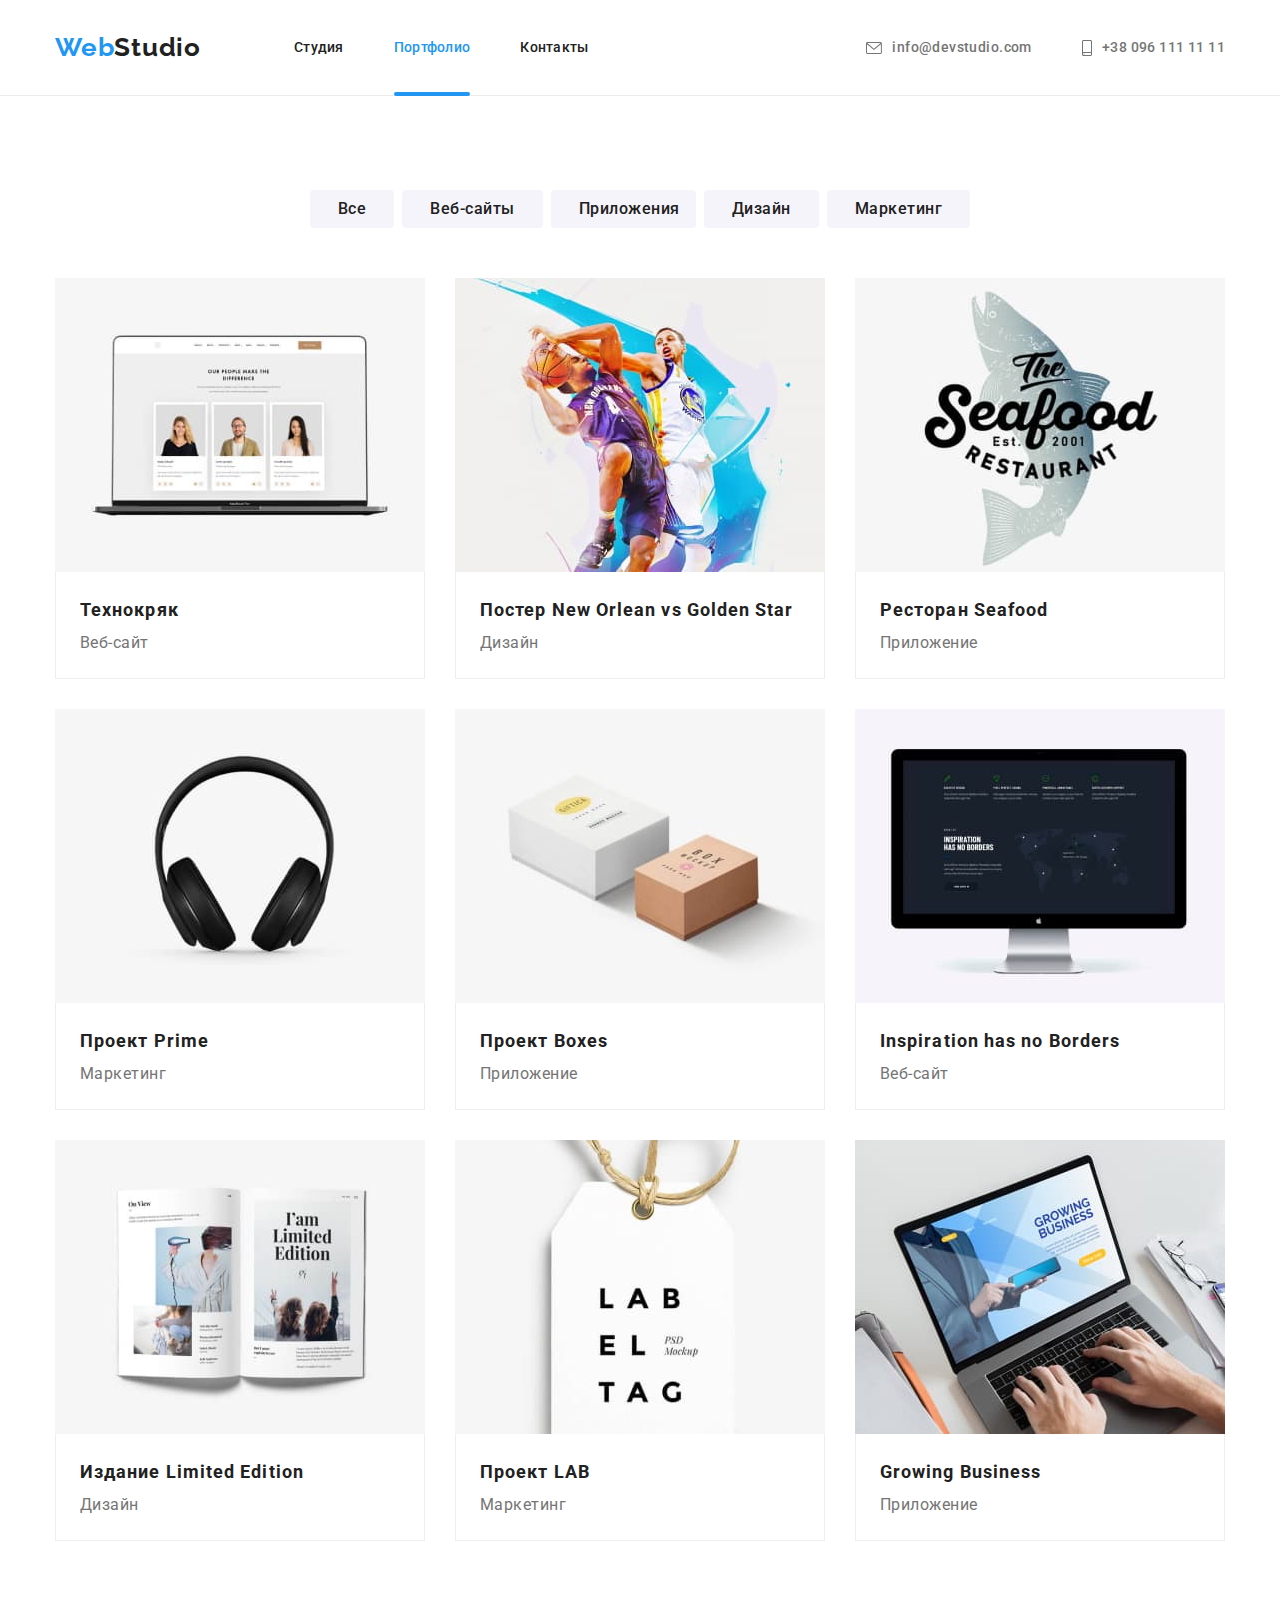
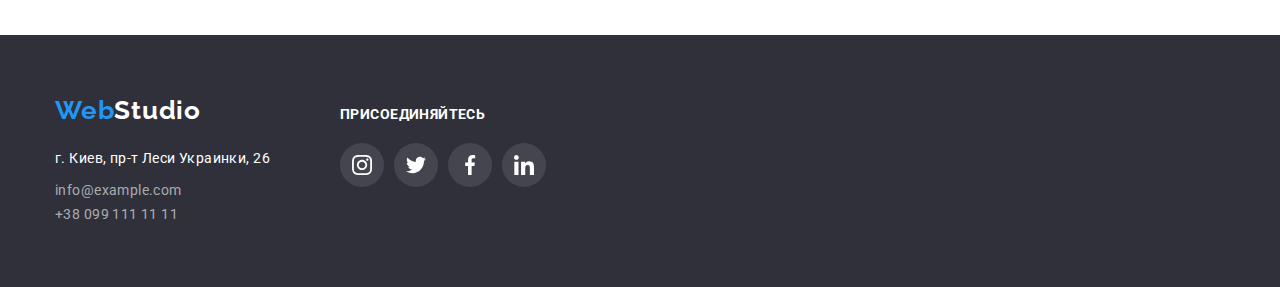
==== portfolio.html @ dd64d277 "hgffjiuyttf" ====
<!DOCTYPE html>
<html lang="ru">

<head>
    <meta charset="UTF-8">
    <meta http-equiv="X-UA-Compatible" content="IE=edge">
    <meta name="viewport" content="width=device-width, initial-scale=1.0">
    <title>Homework 3</title>
    <link rel="preconnect" href="https://fonts.googleapis.com">
    <link rel="preconnect" href="https://fonts.gstatic.com" crossorigin>
    <link
        href="https://fonts.googleapis.com/css2?family=Raleway:wght@700&family=Roboto:wght@400;500;700;900&display=swap"
        rel="stylesheet">
        <link rel="stylesheet" href="https://cdnjs.cloudflare.com/ajax/libs/modern-normalize/1.1.0/modern-normalize.min.css">
        <link rel="stylesheet" href="./css/styles.css">
</head>

<body>

    <header class="portfolio-header-section">
    
        <div class="conteiner">
    
            <div class="nav-links">
    
                <nav class="nav">
                    <a class="logo" href="#">Web<span class="studio">Studio</span></a>
    
                    <ul class="menu-links">
    
                        <li>
                            <a class="nav-link" href="./index.html">Студия</a>
                        </li>
    
                        <li>
                            <a class="nav-link current" href="./portfolio.html">Портфолио</a>
                        </li>
    
                        <li>
                            <a class="nav-link" href="#">Контакты</a>
                        </li>
    
                    </ul>
                </nav>
    
                <ul class="adress-head">
                    <li class="adress-head-item">
                
                        <a href="mailto:info@devstudio.com" class="link-mail">
                            <svg class="icon-header" width="16" height="12">
                                <use class="envelope" href="./images/symbol-defs.svg#icon-envelope"></use>
                            </svg>
                            info@devstudio.com</a>
                    </li>
                
                    <li class="adress-head-item">
                
                        <a class="tel" href="tel:+380961111111">
                            <svg class="icon-smartphone" width="10" height="16">
                                <use href="./images/symbol-defs.svg#icon-smartphone"></use>
                            </svg>
                            +38 096 111 11 11</a>
                    </li>
                
                </ul>
            </div>
    
        </div>
    </header>

    <main>

        <section class="section">
            <div class="conteiner">
                
                <ul class="nav-buttons">
                    <li>
                        <button class="first-buttons" type="button"><span class="buttons-text">Все</span></button>
                    </li>
                
                    <li>
                        <button class="first-buttons" type="button"><span class="buttons-text">Веб-сайты</span></button>
                    </li>
                
                    <li>
                        <button class="first-buttons" type="button"><span class="buttons-text">Приложения</span></button>
                    </li>
                
                    <li>
                        <button class="first-buttons" type="button"><span class="buttons-text">Дизайн</span></button>
                    </li>
                
                    <li>
                        <button class="first-buttons" type="button"><span class="buttons-text">Маркетинг</span></button>
                    </li>
                </ul>
                
                
                
                <ul class="main-content">
                    <li>
                        
                    
                        <a class="card-link-portfolio" href="">
                            <div class="product-thumb">
                                <img class="img" src="./images/laptop.jpeg" alt="Лептоп">
                                <p class="product-thumb-description">
                                    Ресурс предлагает комплексные предложения с разным уровнем
                                    функционала и сервисов. Все это позволит посетителю получить
                                    исчерпывающие сведения о компании или частном лице.
                                </p>
                            </div>
                            <div class="card">
                                <h2 class="third-title">Технокряк</h2>
                                <p class="description">Веб-сайт</p>
                            </div>
                    </a>
                        
                    </li>
                            <a class="card-link-portfolio" href="">
                        <div class="product-thumb">
                            <img class="img" src="./images/basketball.jpeg" alt="Баскетбол>">
                            <p class="product-thumb-description">
                            Ресурс предлагает комплексные предложения с разным уровнем функционала и сервисов. Все это позволит посетителю получить исчерпывающие сведения о компании или частном лице.
                            </p>
                        </div>

                    <div class="card">
                        <h2 class="third-title">Постер New Orlean vs Golden Star</h2>
                        <p class="description">Дизайн</p>
                    </div>
                </a>
                    </li>
                
                    <li>
                        <a class="card-link-portfolio" href="">
                            <div class="product-thumb">
                                <img class="img" src="./images/seafood.jpeg" alt="Seafood">
                                <p class="product-thumb-description">
                                    Ресурс предлагает комплексные предложения с разным уровнем функционала и сервисов. Все это позволит
                                    посетителю получить исчерпывающие сведения о компании или частном лице.
                                </p>
                            </div>
                        
                            <div class="card">
                                <h2 class="third-title">Ресторан Seafood</h2>
                                <p class="description">Приложение</p>
                            </div>
                        </a>
                    </li>
                
                    <li>
                        <a class="card-link-portfolio" href="">
                            <div class="product-thumb">
                                <img class="img" src="./images/headphones.jpeg" alt="Наушники">
                                <p class="product-thumb-description">
                                    Ресурс предлагает комплексные предложения с разным уровнем функционала и сервисов. Все это позволит
                                    посетителю получить исчерпывающие сведения о компании или частном лице.
                                </p>
                            </div>
                        
                            <div class="card">
                                <h2 class="third-title">Проект Prime</h2>
                                <p class="description">Маркетинг</p>
                            </div>
                        </a>
                    </li>
                
                    <li>
                        <a class="card-link-portfolio" href="">
                            <div class="product-thumb">
                                <img class="img" src="./images/box.jpeg" alt="Boxes">
                                <p class="product-thumb-description">
                                    Ресурс предлагает комплексные предложения с разным уровнем функционала и сервисов. Все это позволит
                                    посетителю получить исчерпывающие сведения о компании или частном лице.
                                </p>
                            </div>
                        
                            <div class="card">
                                <h2 class="third-title">Проект Boxes</h2>
                                <p class="description">Приложение</p>
                            </div>
                        </a>
                    </li>
                
                    <li>
                        <a class="card-link-portfolio" href="">
                            <div class="product-thumb">
                                <img class="img" src="./images/screen.jpeg" alt="Веб-сайт">
                                <p class="product-thumb-description">
                                    Ресурс предлагает комплексные предложения с разным уровнем функционала и сервисов. Все это позволит
                                    посетителю получить исчерпывающие сведения о компании или частном лице.
                                </p>
                            </div>
                        
                            <div class="card">
                                <h2 class="third-title">Inspiration has no Borders</h2>
                                <p class="description">Веб-сайт</p>
                            </div>
                        </a>
                    </li>
                
                    <li>
                        <a class="card-link-portfolio" href="">
                            <div class="product-thumb">
                                <img class="img" src="./images/book.jpeg" alt="Book">
                                <p class="product-thumb-description">
                                    Ресурс предлагает комплексные предложения с разным уровнем функционала и сервисов. Все это позволит
                                    посетителю получить исчерпывающие сведения о компании или частном лице.
                                </p>
                            </div>
                        
                            <div class="card">
                                <h2 class="third-title">Издание Limited Edition</h2>
                                <p class="description">Дизайн</p>
                            </div>
                        </a>
                    </li>
                
                    <li>
                        <a class="card-link-portfolio" href="">
                            <div class="product-thumb">
                                <img class="img" src="./images/label.jpeg" alt="Seafood">
                                <p class="product-thumb-description">
                                    Ресурс предлагает комплексные предложения с разным уровнем функционала и сервисов. Все это позволит
                                    посетителю получить исчерпывающие сведения о компании или частном лице.
                                </p>
                            </div>
                        
                            <div class="card">
                                <h2 class="third-title">Проект LAB</h2>
                                <p class="description">Маркетинг</p>
                            </div>
                        </a>
                    </li>
                
                    <li>
                    <a class="card-link-portfolio" href="">
                        <div class="product-thumb">
                            <img class="img" src="./images/notebook.jpeg" alt="Seafood">
                            <p class="product-thumb-description">
                                Ресурс предлагает комплексные предложения с разным уровнем функционала и сервисов. Все это позволит
                                посетителю получить исчерпывающие сведения о компании или частном лице.
                            </p>
                        </div>
                    
                        <div class="card">
                            <h2 class="third-title">Growing Business</h2>
                            <p class="description">Приложение</p>
                        </div>
                    </a>
                    </li>
   
                </ul>
                </div>
                </section>              
     </main>


    <footer class="footer">
    
        <div class="conteiner">
            <div class="footer-main">
    
                <div class="footer-one">
                    <a class="footer-logo" href="./index.html">Web<span class="footer-studio">Studio</span></a>
    
                    <address>
                        <ul>
                            <li>
                                <p class="footer-adress">г. Киев, пр-т Леси Украинки, 26</p>
                            </li>
    
                            <li>
                                <a class="footer-mail" href="mailto:info@example.com">info@example.com</a>
                            </li>
    
    
                            <li>
                                <a class="footer-mail-tel" href="tel:+380991111111">+38 099 111 11 11</a>
                            </li>
                        </ul>
                     </address>
                </div>

                <div class="footer-two">
                    <b class="second-footer-title">ПРИСОЕДИНЯЙТЕСЬ</b>
                    <ul class="socials-footer">
                        <li>
                            <a class="area-icon-footer" href="">
                                <svg class="social-link-footer" width="20px" height="20px">
                                    <use href="./images/symbol-defs.svg#icon-instagram"></use>
                                </svg></a>
                        </li>
    
                        <li>
                            <a href="" class="area-icon-footer">
                                <svg class="social-link-footer" width="20px" height="20px">
                                    <use href="./images/symbol-defs.svg#icon-twitter"></use>
                                </svg></a>
                        </li>
    
                        <li>
                            <a href="" class="area-icon-footer">
                                <svg class="social-link-footer" width="20px" height="20px">
                                    <use href="./images/symbol-defs.svg#icon-facebook"></use>
                                </svg></a>
                        </li>
    
                        <li>
                            <a href="" class="area-icon-footer">
                                <svg class="social-link-footer" width="20px" height="20px">
                                    <use href="./images/symbol-defs.svg#icon-linkedin"></use>
                                </svg></a>
                        </li>
                    </ul>
                </div>
            </div>
        </div>      
    </footer>
    </body>  
    </html>
---- css/styles.css ----
html{
    scroll-behavior: smooth;
}

*,
*::before,
*::after {
    box-sizing: border-box;
}

:root{
    --accent-color: #2196F3;
    --text-color: #757575;
    --background-color: #ffffff;
    --title-text-color: #212121;
    --secont-title-text-color: #ffffff;
    --secondary-section-background: #2F303A;
    --footer-adress-color:rgba(255, 255, 255, 0.6);
    --portfolio-buttons-bgc: #F5F4FA;
    --grey-bgc: #F5F4FA;
    --light-grey-bgc: #E5E5E5;
    --head-border-color: #ECECEC;
    --portfolio-border-color: #EEEEEE;
    --fill-socials:#AFB1B8;
}

a,
p,
h1,
h2,
h3,
h4,
ul,
li {
    margin: 0;
    padding: 0;
} 

.nav-links{
    display: flex;
    align-items: center;
    align-content: center;
    }

.nav{
    display: flex;
}

.menu-links{
    display: flex;
    gap: 50px;
    align-items: center;
    justify-content: space-evenly;
    margin-left: 93px;
}

.adress-head{
    display: flex;
    justify-content: right;
    margin-left: auto;
    align-content: center;
}


body{
    color: var(--text-color);
    background-color:var(--background-color);
    font-family: 'Roboto', sans-serif;
    font-size: 14px;
    line-height: 1.7;
    letter-spacing: 0.03em;
}

.section{
    padding: 94px 0;
}

.header-section{
    padding-top: 32px;
    padding-bottom: 32px;
    border-bottom: 1px solid var(--head-border-color);
}

.adress-head-item{
    display: flex;
    align-items: center;
    fill: var(--text-color);
}

.adress-head-item:hover {
    fill: var(--accent-color);
}

.icon-smartphone:hover {
    fill: var(--accent-color);
}

.adress-head li:not(:last-child) {
    margin-right: 50px;
}


.portfolio-header-section{
    padding: 32px; 
    border-bottom: 1px solid var(--head-border-color);
}

.conteiner{
    max-width: 1200px;
    padding: 0 15px;
    margin: 0 auto;
    }

.hero-section {
    padding: 0 auto;
    margin: 0 auto;

}

.img-hero-section{
    max-width: 1600px;
    height: 600px;
    margin-left: auto;
    margin-right: auto;
    background-image: 
    linear-gradient(to right, rgba(47, 48, 58, 0.4),rgba(47, 48, 58, 0.4)), 
    url(../images/hero-section.jpeg);
    background-repeat: no-repeat;
    background-position: center;
    background-size: cover;
    padding: 200px 0;
    text-align: center;
    background-color: var(--secondary-section-background)
}

.hero-title {
    max-width: 696px;
    display: inline-block;
    margin-bottom: 30px;
    font-family: 'Roboto', sans-serif;
    font-style: normal;
    font-weight: 900;
    font-size: 44px;
    line-height: 1.3;
    text-align: center;
    letter-spacing: 0.06em;
    text-transform: uppercase;
    color: var(--secont-title-text-color);
}


.hero-button {
    display: flex;
    justify-content: space-evenly;
    align-items: center;
    margin-left: 500px;
    width: 200px;
    height: 50px;
    color: var(--secont-title-text-color);
    background-color: var(--accent-color);
    font-family: 'Roboto', sans-serif;
    font-style: normal;
    font-weight: 700;
    font-size: 16px;
    line-height: 1.9;
    text-align: center;
    letter-spacing: 0.06em;
    cursor: pointer;
    box-shadow: 0px 4px 4px rgba(0, 0, 0, 0.15);
    border-radius: 4px;
    border: hidden;
    
    }
    
.hero-button:focus {
    color: var(--secont-title-text-color);
    }

.benefits{
        display: flex;
        justify-content: space-evenly;
        gap: 30px;
    }

.icon-section{
    display: flex;
    justify-content: center;
    align-items: center;
    width: 270px;
    height: 120px;
    border-radius: 4px;
    margin-bottom: 30px;
    background-color: var(--portfolio-buttons-bgc);
}

.icon-antenna,
.icon-clock,
.icon-computer,
.icon-astronaut{
    width: 65.32px;
    height: 70px;
    fill: var(--title-text-color);
}


.socials{
    display: flex;
    border: none;
    justify-content: center;
    gap: 10px;
    margin-bottom: 30px;
    transition: background-color 250ms cubic-bezier(0.4, 0, 0.2, 1), filter 250ms cubic-bezier(0.4, 0, 0.2, 1);
}

.socials-item{
    width: 44px;
    height: 44px;
    transition: background-color 250ms cubic-bezier(0.4, 0, 0.2, 1), filter 250ms cubic-bezier(0.4, 0, 0.2, 1);
}

.social-link {
    width: 20px; 
    height: 20px;
    fill: var(--fill-socials); 
    transition: background-color 250ms cubic-bezier(0.4, 0, 0.2, 1), filter 250ms cubic-bezier(0.4, 0, 0.2, 1);
}


.area-icon{
    display: flex;
    width: 100%;
    height: 100%;
    justify-content: center;
    align-items: center;
    border-radius: 50%;
    fill: var(--fill-socials);

}

.area-icon:hover, 
.area-icon:focus, 
.area-icon:active{
    background-color: var(--accent-color);
}

.area-icon:hover .social-link, 
.area-icon:focus .social-link,
.area-icon:active .social-link{
    fill: var(--secont-title-text-color)
}

.our-clients{
    display: flex;
    justify-content: center;
    gap: 30px;
    transition: border 250ms cubic-bezier(0.4, 0, 0.2, 1), border-radius 250ms cubic-bezier(0.4, 0, 0.2, 1);
}

.our-clients-link {
    width: 170px;
    height: 92px;
    fill: var(--fill-socials);
    transition: fill 250ms cubic-bezier(0.4, 0, 0.2, 1);

}

.our-clients-link:hover {
    fill: var(--accent-color);
}

.our-clients-link:focus {
    fill: var(--accent-color);
}

.our-clients-backgraund{
    width: 100%;
    height:100%;
    display: flex;
    justify-items: center;
    align-items: center;
    border: 1px solid var(--fill-socials);
    border-radius: 4px;
}

.our-clients-backgraund:hover{
    border-color: var(--accent-color);
}

.our-clients-backgraund:focus {
    border-color: var(--accent-color);
}

img{
    display: block;
    width: 100%;
    max-height: auto;
    margin-right: 0;
}

.photos{
    padding-top: 0;
}

.what-we-do{
    display: flex;
    justify-content: space-evenly;
    gap: 30px;
    width: 370;
}

.our-team{
    display: flex;
    justify-content: space-evenly;
    gap: 30px;
}

.our-team-card{
    padding-bottom: 30px;
    margin-right: 0;
    width: 270px;
    
}

.our-team > li{
    background-color: var(--background-color);
    box-shadow: 0px 1px 3px rgba(0, 0, 0, 0.12), 0px 1px 1px rgba(0, 0, 0, 0.14), 0px 2px 1px rgba(0, 0, 0, 0.2);
    border-radius: 0px 0px 4px 4px;

}

.grey-bgc{
    background-color: var(--grey-bgc);
}

.description{
    color: var(--text-color);
    font-family: 'Roboto',sans-serif;
    font-style: normal;
    font-weight: 400;
    font-size: 16px;
    line-height: 1.88;
    letter-spacing: 0.03em;
    margin-bottom: 20px;
}

.profesions{
    margin-bottom: 16px;
    text-align: center;
    color: var(--text-color);
    font-family: 'Roboto',sans-serif;
    font-style: normal;
    font-weight: 400;
    font-size: 16px;
    line-height: 1.19;
    letter-spacing: 0.03em;
}

.hidden-title{
    position: absolute;
    width: 1px;
    height: 1px;
    margin: -1px;
    border: 0;
    padding: 0;
    white-space: nowrap;
    clip-path: inset(100%);
    clip: rect(0 0 0 0);
    overflow: hidden;
}

.secondary-title{
    margin-top: 0;
    margin-bottom: 50px;
    text-align: center;
    color: var(--title-text-color);
    font-family: 'Roboto',sans-serif;
    font-style: normal;
    font-weight: 700;
    font-size: 36px;
    line-height: 1.17;
    letter-spacing: 0.03em;
}

.third-title{
   
    color: var(--title-text-color);
    font-family: 'Roboto', sans-serif;
    font-style: normal;
    font-weight: 700;
    font-size: 18px;
    line-height: 2;
    letter-spacing: 0.06em;
}

.h3-title{
    margin-bottom: 10px;
    text-align: left;
    color: var(--title-text-color);
    font-family: 'Roboto', sans-serif;
    font-style: normal;
    font-weight: 700;
    font-size: 14px;
    line-height: 1.14;
    letter-spacing: 0.03em;
    text-transform: uppercase;
}

.text{
    text-align:left ;
}

.name-title{
    margin-bottom: 10px;
    text-align: center;
    color: var(--title-text-color);
    font-family:'Roboto',sans-serif;
    font-style: normal;
    font-weight: 500;
    font-size: 16px;
    line-height: 1.9;
    letter-spacing: 0.03em;

}

.logo{
    display: flex;
    color: var(--accent-color);
    text-decoration: none;
    font-family: 'Raleway',sans-serif;
    font-weight: 700;
    font-size: 26px;
    line-height: 1.2;
    letter-spacing: 0.03em;
}

.studio{
    display: flex;
    color: var(--title-text-color);
    text-decoration: none;
    font-family: 'Raleway',sans-serif;
    font-weight: 700;
    font-size: 26px;
    line-height: 1.2;
    letter-spacing: 0.03em;
}

.nav-link{
    position: relative;
    color: var(--title-text-color);
    font-weight: 500;
    font-size: 14px;
    line-height: 1.14;
    letter-spacing: 0.02em;
    text-decoration: none;
}

.last{
     margin-right: 0;
}

.nav-link:hover {
    color: var(--accent-color);
}

.nav-link:focus {
    color: var(--accent-color);
}

.nav-link.current{
    color: var(--accent-color);
}

.nav-link.current::after{
    position: absolute;
    content: "";
    width: 100%;
    height: 4px;
    top: 53px;
    left: 0%;
    background-color: var(--accent-color);
    border-radius: 2px;

}

ul{
    list-style: none;    
}

.nav-buttons{
    margin-bottom: 50px;
    display: flex;
    align-items: center;
    justify-content: center;
    gap: 8px;
}

.main-content{
    display: flex;
    flex-wrap: wrap;
    gap: 30px;
}

.cards-section{
    margin-top: 94px;
    margin-bottom: 94px;
}

.img{
    padding-bottom: 0;
    padding-top: 0;
    overflow: hidden;
    
}

.first-buttons{
    max-width: 145px;
    height: 38px;
    gap: 8px;
    margin-top: 0;
    margin-bottom: 0;
    border-radius: 4px;
    border-style: hidden;
    font-family: 'Roboto', sans-serif;
    font-style: normal;
    font-weight: 500;
    font-size: 16px;
    line-height: 1.62;
    text-align: center;
    letter-spacing: 0.03em;
    color: var(--title-text-color);
    background-color: var(--portfolio-buttons-bgc);
    transition: background-color 250ms cubic-bezier(0.4, 0, 0.2, 1), color 250ms cubic-bezier(0.4, 0, 0.2, 1), box-shadow 250ms cubic-bezier(0.4, 0, 0.2, 1);
    }


.buttons-text{
    padding-left: 22px;
    padding-right: 22px;
}


.first-buttons:hover{
    color: var(--secont-title-text-color);
    background-color: var(--accent-color);
    box-shadow: 0px 3px 1px rgba(0, 0, 0, 0.1), 0px 1px 2px rgba(0, 0, 0, 0.08), 0px 2px 2px rgba(0, 0, 0, 0.12);
    border-radius: 4px;
}

.first-buttons:focus {
    color:  var(--secont-title-text-color);
    background-color: var(--accent-color);
    box-shadow: 0px 3px 1px rgba(0, 0, 0, 0.1), 0px 1px 2px rgba(0, 0, 0, 0.08), 0px 2px 2px rgba(0, 0, 0, 0.12);
    border-radius: 4px;
}

.card {
    overflow: hidden;
    left: 0;
    bottom: 10px;
    margin-top: 0;
    padding-top: 20px;
    padding-left: 24px;
    border-left: 1px solid var(--portfolio-border-color);
    border-right: 1px solid var(--portfolio-border-color);
    border-bottom: 1px solid var(--portfolio-border-color);
}


.card-link-portfolio{
    position: relative;
    overflow: hidden;
    display: block;
    width: 370px;
    text-decoration: none;
    overflow: hidden;
   
} 

.product-thumb {
    position: relative;
    overflow: hidden;
}

.card-link-portfolio:hover .product-thumb-description,
.card-link-portfolio:focus .product-thumb-description {
    transform: translateY(0);
}

.product-thumb-description {
    position: absolute;
    top: 0;
    left: 0;
    font-size: 18px;
    line-height: 1.56;
    letter-spacing: 0.03em;
    color: var(--secont-title-text-color);
    background-color: rgba(33, 150, 243, 0.9);
    padding: 63px 24px;
    transform: translateY(100%);
    transition: transform 250ms cubic-bezier(0.4, 0, 0.2, 1);
}

.inner-section{
    overflow: hidden;
    position: relative;
    display: flex;
    justify-content: center;
    align-items: center;
    width: 100%;
    height: 100%;
}

.card-link-portfolio:hover, 
.card-link-portfolio:focus{
        box-shadow: 0px 1px 1px rgba(0, 0, 0, 0.12),
            0px 4px 4px rgba(0, 0, 0, 0.06),
            1px 4px 6px rgba(0, 0, 0, 0.16);

} 

.tel {
    display: flex;
    gap: 10px;
    text-decoration: none;
    color: var(--text-color);
    font-family: 'Roboto', sans-serif;
    font-style: normal;
    font-weight: 500;
    font-size: 14px;
    line-height: 1.14;
    align-items: center;
}

.link-mail{
    display: flex;
    gap: 10px;
    text-decoration: none;
    color: var(--text-color);
    font-family: 'Roboto', sans-serif;
    font-style: normal;
    font-weight: 500;
    font-size: 14px;
    line-height: 1.14;
    align-items: center;
}


.link-mail:hover, :focus{
    color: var(--accent-color);
}

.link-mail:hover, :focus{
    fill: var(--accent-color);

}


.tel:hover, :focus{
    color: var(--accent-color);
}

.footer{
    padding: 60px 0;
    background-color: var(--secondary-section-background);
}

.footer-logo {
    display: flex;
    margin-bottom: 20px;
    color: var(--accent-color);
    text-decoration: none;
    font-family: 'Raleway', sans-serif;
    font-weight: 700;
    font-size: 26px;
    line-height: 1.2;
    letter-spacing: 0.03em;
}

.footer-studio{
    color: var(--secont-title-text-color);
}

.footer-adress{
    margin: 0;
    margin-bottom: 9px;
    color: var(--secont-title-text-color);
    text-decoration: none;
    font-family: 'Roboto', sans-serif;
    font-style: normal;
    font-size: 14px;
    line-height: 1.7;
    letter-spacing: 0.03em;
}

.footer-mail {
    margin-top: 0;
    margin-bottom: 9px;
    color: var(--footer-adress-color);
    text-decoration: none;
    font-family: 'Roboto', sans-serif;
    font-weight: 400;
    font-style: normal;
    font-size: 14px;
    line-height: 1.7;
}

.footer-mail-tel{
    margin-top: 0;
    margin-bottom: 0;
    color: var(--footer-adress-color);
    text-decoration: none;
    font-family: 'Roboto', sans-serif;
    font-weight: 400;
    font-style: normal;
    font-size: 14px;
    line-height: 1.7;

}

.footer-mail-tel:hover,
.footer-mail:hover{
   color: var(--accent-color);
}

.footer-mail-tel:focus,
.footer-mail:focus {
    color: var(--accent-color);
}

.socials-footer{
    display: flex;
    border: none;
    justify-content: center;
    gap: 10px;
    margin-bottom:0px;
}

.second-footer-title{
    display: block;
    align-items: baseline;
    color: var(--secont-title-text-color);
    font-family: 'Roboto' sans-serif;
    font-style: normal;
    font-weight: 700;
    font-size: 14px;
    line-height: 1.14;
    letter-spacing: 0.03em;
    text-transform: uppercase;
    margin-bottom: 20px;
}

.area-icon-footer{
    display: flex;
    width: 44px;
    height: 44px;
    justify-content: center;
    align-items: center;
    border-radius: 50%;
    fill: var(--secont-title-text-color);
    background: rgba(255, 255, 255, 0.1);
}

.social-link-footer {
    width: 20px;
    height: 20px;
    fill: var(--secont-title-text-color);
    transition: background-color 250ms cubic-bezier(0.4, 0, 0.2, 1);
}

.area-icon-footer:hover,
.area-icon-footer:focus,
.area-icon-footer:active {
    background-color: var(--accent-color);
}

.area-icon-footer:hover .social-link,
.area-icon-footer:focus .social-link,
.area-icon-footer:active .social-link {
    fill: var(--secont-title-text-color)
}

.footer-main{
    display: flex;
    align-items: baseline;
}

.footer-one{
    display: block;
}

.footer-two{
    display: inline-block;
    margin-left: 70px;
} 

.backdrop {
    position: fixed;
    top: 0;
    left: 0;
    width: 100%;
    height: 100%;
    background: rgba(0, 0, 0, 0.2);
    opacity: 1;
    transition: opacity 250ms cubic-bezier(0.4, 0, 0.2, 1), visibility 250ms cubic-bezier(0.4, 0, 0.2, 1);
    z-index: 1;
}

.backdrop.is-hidden {
    opacity: 0;
    pointer-events: none;
    visibility: hidden;
}

.backdrop.is-hidden .modal {
    transform: translate(-50%, -50%) scale(0.6);
}

.modal {
    width: 528px;
    height: 581px;
    position: absolute;
    top: 50%;
    left: 50%;
    background: #FFFFFF;
    box-shadow: 0px 1px 3px rgba(0, 0, 0, 0.12), 0px 1px 1px rgba(0, 0, 0, 0.14), 0px 2px 1px rgba(0, 0, 0, 0.2);
    border-radius: 4px;
    transform: translate(-50%, -50%) scale(1);
    transition: transform 250ms cubic-bezier(0.4, 0, 0.2, 1);
}

.modal-close-button {
    position: absolute;
    top: 8px;
    right: 8px;
    display: flex;
    justify-content: center;
    align-items: center;
    width: 30px;
    height: 30px;
    margin: 0;
    padding: 0;
    color: transparent;
    border: 1px solid rgba(0, 0, 0, 0.1);
    border-radius: 50%;
    cursor: pointer;
    background-color: inherit;
}

.icon-close {
    display: block;
    width: 18px;
    height: 18px;
    fill: #000000;
}
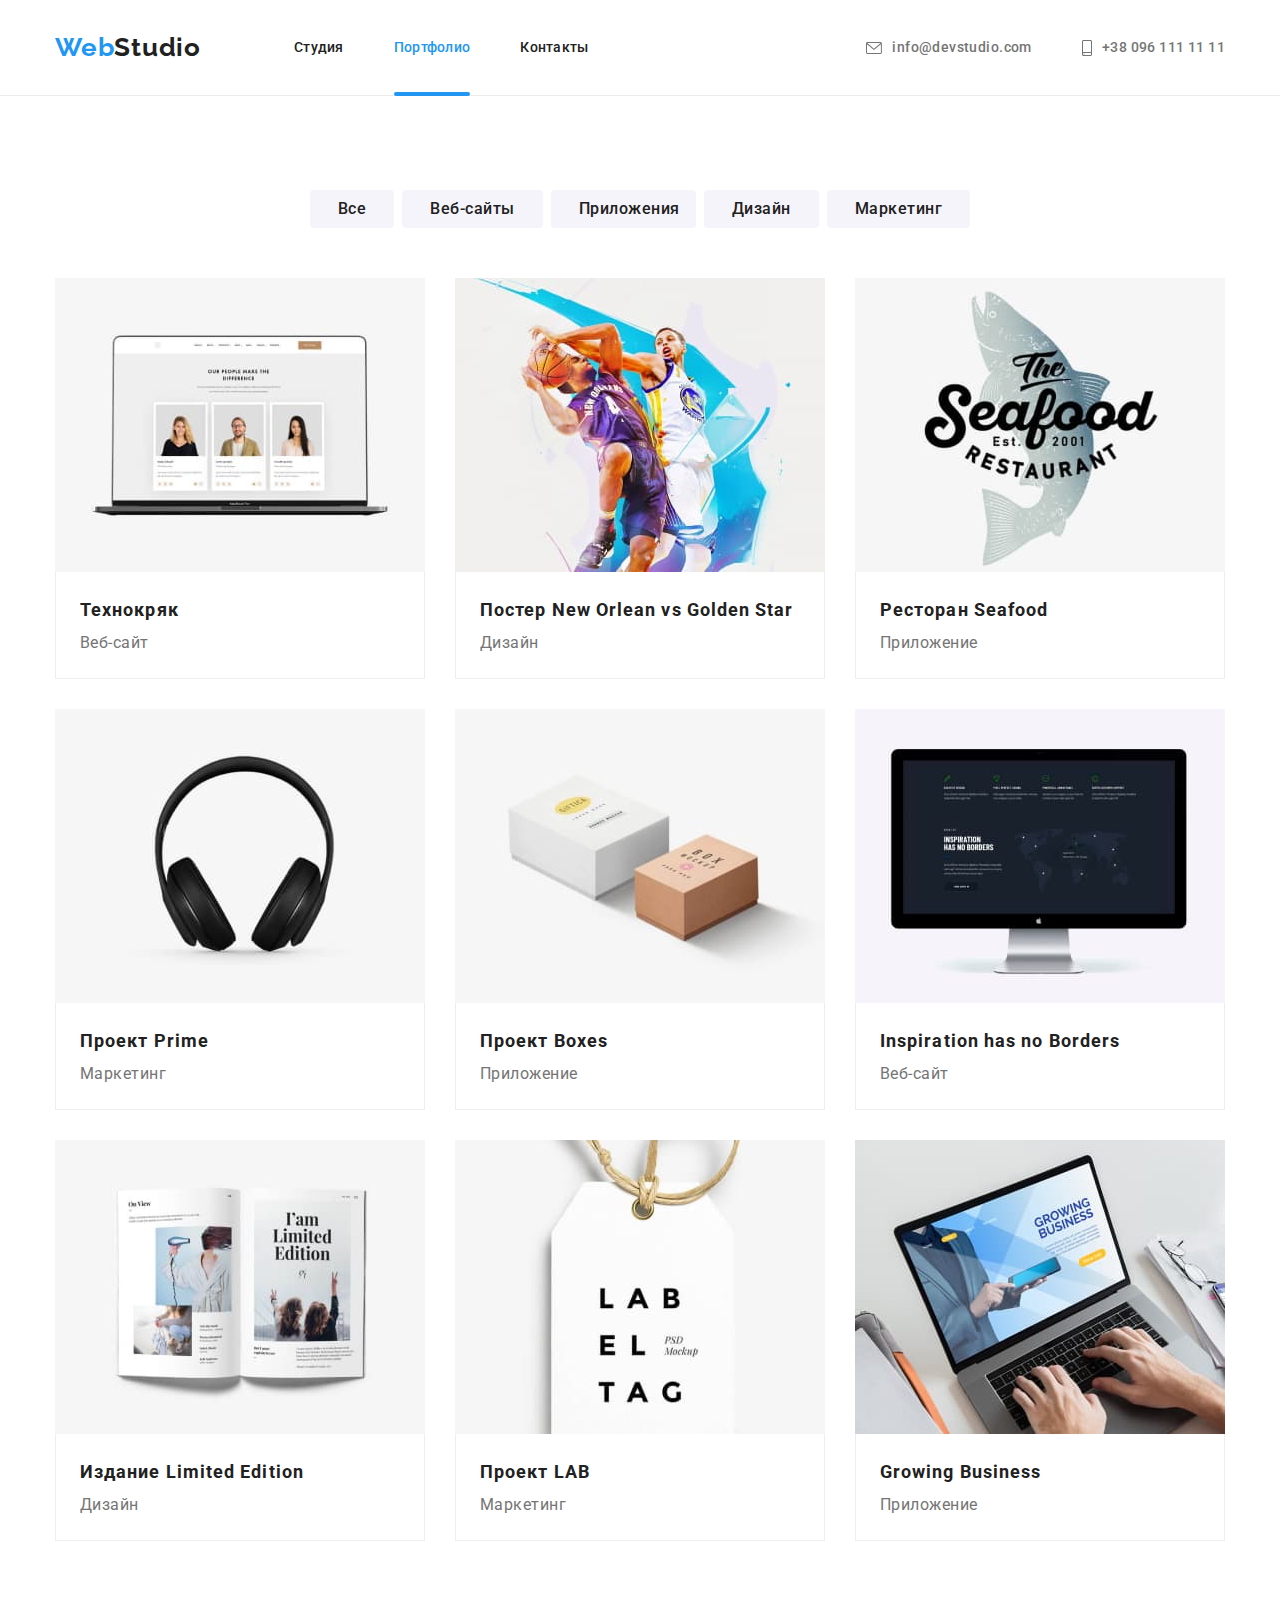
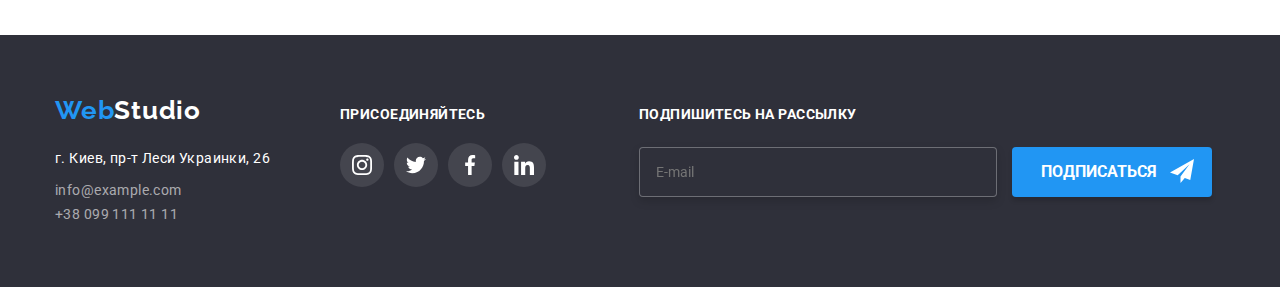
==== commit 88bdead6: "ysfiwuyguwgfuiw" ====
--- a/portfolio.html
+++ b/portfolio.html
@@ -280,43 +280,56 @@
                                 <a class="footer-mail-tel" href="tel:+380991111111">+38 099 111 11 11</a>
                             </li>
                         </ul>
-                     </address>
+                    </address>
                 </div>
-
+    
                 <div class="footer-two">
                     <b class="second-footer-title">ПРИСОЕДИНЯЙТЕСЬ</b>
                     <ul class="socials-footer">
                         <li>
-                            <a class="area-icon-footer" href="">
-                                <svg class="social-link-footer" width="20px" height="20px">
+                            <a href="" class="area-icon-footer">
+                                <svg class="social-link-footer">
                                     <use href="./images/symbol-defs.svg#icon-instagram"></use>
                                 </svg></a>
                         </li>
     
                         <li>
                             <a href="" class="area-icon-footer">
-                                <svg class="social-link-footer" width="20px" height="20px">
+                                <svg class="social-link-footer">
                                     <use href="./images/symbol-defs.svg#icon-twitter"></use>
                                 </svg></a>
                         </li>
     
                         <li>
                             <a href="" class="area-icon-footer">
-                                <svg class="social-link-footer" width="20px" height="20px">
+                                <svg class="social-link-footer">
                                     <use href="./images/symbol-defs.svg#icon-facebook"></use>
                                 </svg></a>
                         </li>
     
                         <li>
                             <a href="" class="area-icon-footer">
-                                <svg class="social-link-footer" width="20px" height="20px">
+                                <svg class="social-link-footer">
                                     <use href="./images/symbol-defs.svg#icon-linkedin"></use>
                                 </svg></a>
                         </li>
                     </ul>
                 </div>
+    
+                <form class="form-footer">
+                    <b class="form-footer-title">ПОДПИШИТЕСЬ НА РАССЫЛКУ</b>
+                    <div class="form-footer-conteiner">
+                        <label for="email" name="email"></label>
+                        <input class="form-footer-input" type="email" name="email" id="email" placeholder="E-mail"
+                            autocomplete="none"></input>
+                        <button class="form-footer-button" type="submit">ПОДПИСАТЬСЯ</button>
+                        <svg class="footer-icon-send">
+                            <use href="./images/symbol-defs.svg#icon-icon-send"></use>
+                        </svg>
+                    </div>
+                </form>
             </div>
-        </div>      
+        </div>
     </footer>
     </body>  
     </html>--- a/css/styles.css
+++ b/css/styles.css
@@ -169,6 +169,7 @@
     box-shadow: 0px 4px 4px rgba(0, 0, 0, 0.15);
     border-radius: 4px;
     border: hidden;
+    transition: transform 250ms cubic-bezier(0.4, 0, 0.2, 1) scale(0.2);
     
     }
     
@@ -817,7 +818,8 @@
 
 .modal {
     width: 528px;
-    height: 581px;
+    max-height: 581px;
+    height: 100%;
     position: absolute;
     top: 50%;
     left: 50%;
@@ -852,4 +854,159 @@
     height: 18px;
     fill: #000000;
 }
-    +
+.form-footer{
+    display: block;
+    margin-left: 93px;
+}
+
+.form-footer-title{
+    margin-bottom: 40px;
+    font-family: 'Roboto' sans-serif;
+    font-style: normal;
+    font-weight: 700;
+    font-size: 14px;
+    line-height: 1.14;
+    letter-spacing: 0.03em;
+    text-transform: uppercase;
+    color: var(--secont-title-text-color);
+}
+
+.form-footer-input{
+    margin-top: 20px;
+    width: 358px;
+    height: 50px;
+    background: var(--secondary-section-background);
+    border: 1px solid rgba(255, 255, 255, 0.3);
+    filter: drop-shadow(0px 4px 4px rgba(0, 0, 0, 0.15));
+    border-radius: 4px;
+}
+
+.form-footer-input{
+    padding-left: 16px;
+    padding-right: 16px;
+    padding-top: 15px;
+    padding-bottom: 15px;
+    color: rgba(255, 255, 255, 0.6);
+}
+
+.form-footer-input:hover {
+    border-color: var(--accent-color);
+}
+    
+.form-footer-button{
+    margin-left: 12px;
+    width: 200px;
+    height: 50px;
+    border: none;
+    background: var(--accent-color);
+    box-shadow: 0px 4px 4px rgba(0, 0, 0, 0.15);
+    border-radius: 4px;
+    padding-left: 29px;
+    padding-right: 62px;
+    font-family: 'Roboto' sans-serif;
+    font-style: normal;
+    font-weight: 700;
+    font-size: 16px;
+    line-height: 1.87;
+    cursor: pointer;
+    color: var(--secont-title-text-color);
+    transition: transform 250ms cubic-bezier(0.4, 0, 0.2, 1) scale(0.2);
+}
+
+.conteiner-modal{
+    padding: 40px 40px;
+}
+
+.form-title{
+    font-family: 'Roboto' sans-serif;
+    font-style: normal;
+    font-weight: 700;
+    font-size: 20px;
+    line-height: 1.15;
+    text-align: center;
+    letter-spacing: 0.03em;
+    color: var(--title-text-color);
+    margin-bottom: 12px;
+}
+
+.footer-icon-send{
+    position: absolute;
+    width: 24px;
+    height: 24px;
+    right: 18px;
+    top: 32px;
+      
+}
+
+.form-footer-conteiner{
+    position: relative;
+}
+
+.form-item{
+    position: relative;
+    display: flex;
+    flex-direction: column;
+    justify-content: start;
+}
+
+.label-item{
+    display: flex;
+    padding-left: 0;
+    margin-bottom: 4px;
+    font-family: 'Roboto';
+    font-style: normal;
+    font-weight: 400;
+    font-size: 12px;
+    line-height: 1.16;
+    letter-spacing: 0.01em;
+    color: #757575;
+}
+
+.input-item{
+    padding-left: 40px;
+    padding-right: 20px;
+    margin-bottom: 10px;
+    width: 448px;
+    height: 40px;
+    border: 1px solid rgba(33, 33, 33, 0.2);
+    border-radius: 4px;
+}
+
+.icon-item{
+    position: absolute;
+    width: 12px;
+    height: 12px;
+    top: 57%;
+    left: 15px;
+    transform: translateY(-50%);
+
+}
+
+.input-item-text{
+    padding: 20px 20px;
+    margin-bottom: 20px;
+    resize: none;
+    width: 448px;
+    height: 120px;
+    border: 1px solid rgba(33, 33, 33, 0.2);
+    border-radius: 4px;
+}
+
+.terms-condition{
+    margin-bottom: 30px;
+}
+
+.submit-button{
+    width: 200px;
+    height: 50px;
+    background: var(--accent-color);
+    box-shadow: 0px 4px 4px rgba(0, 0, 0, 0.15);
+    border-radius: 4px;
+    color: var(--secont-title-text-color);
+    border: none;
+}
+
+.terms-link{
+    color: var(--accent-color);
+}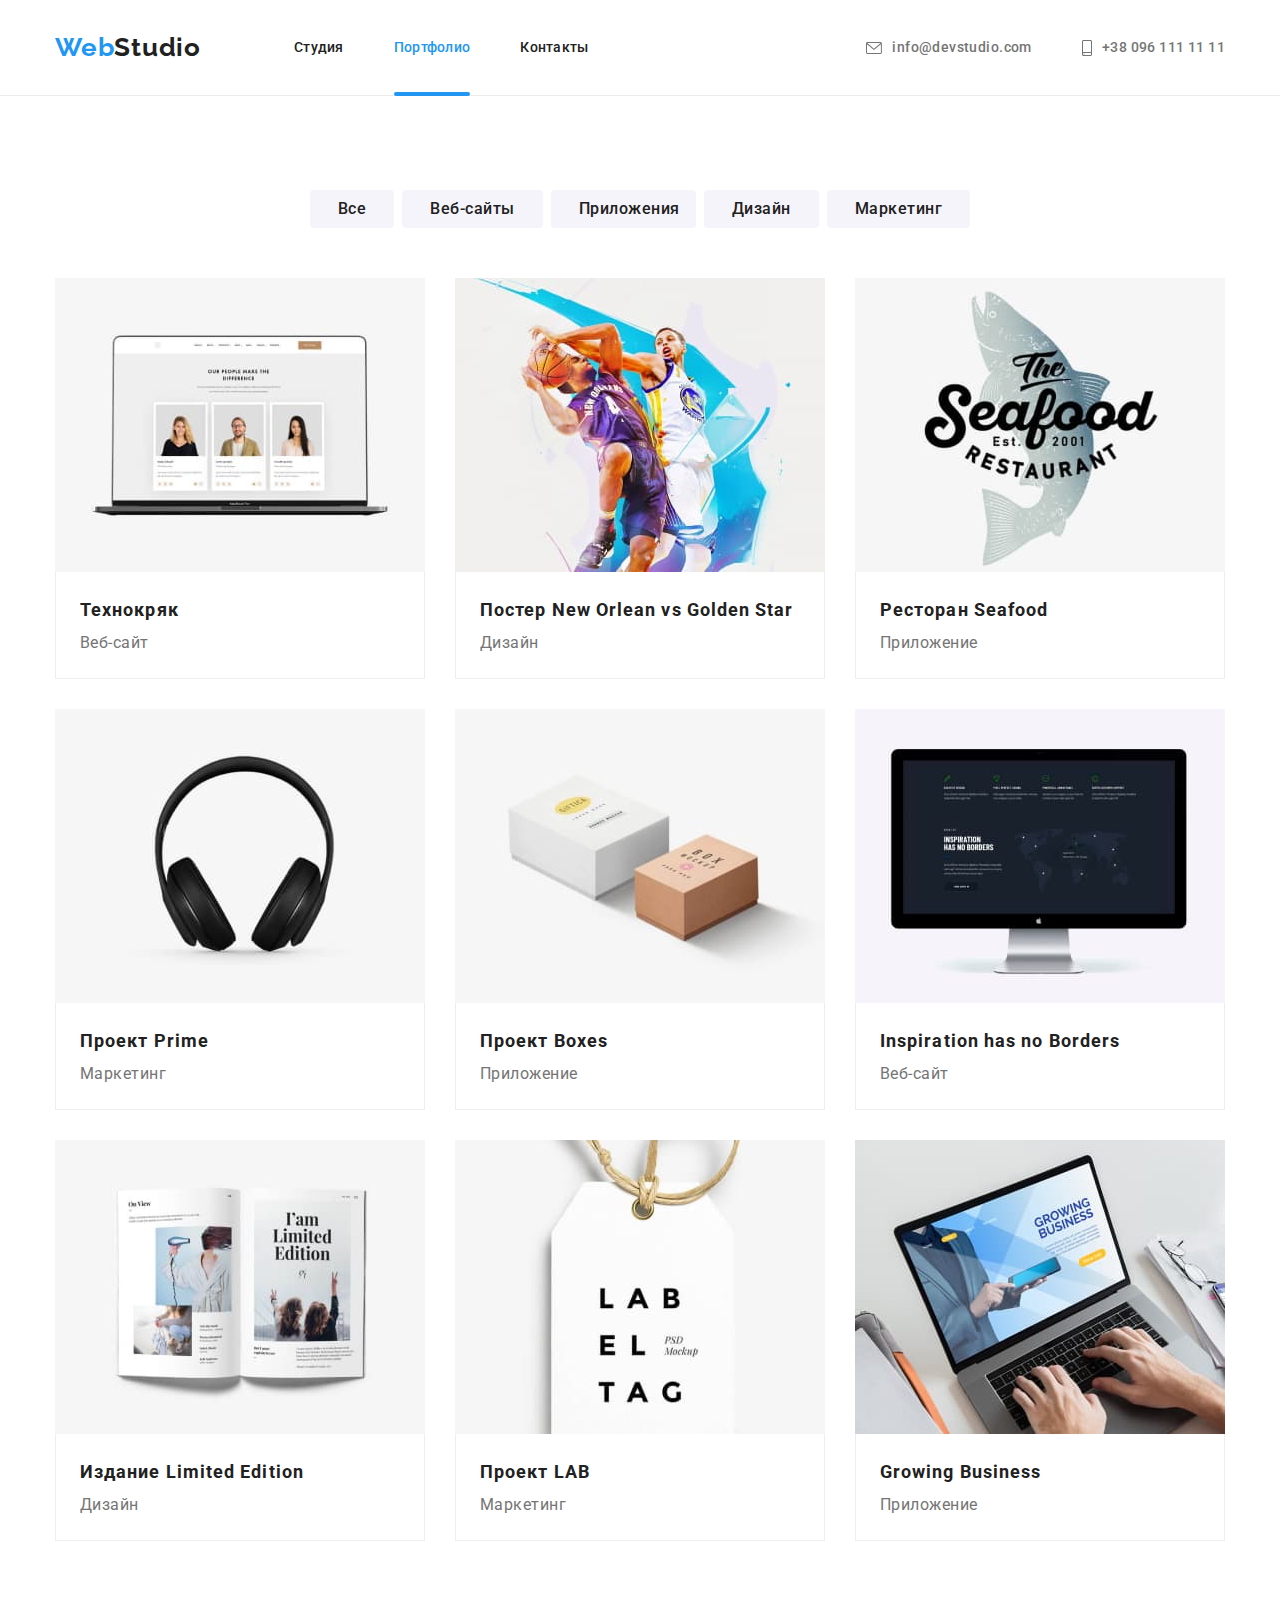
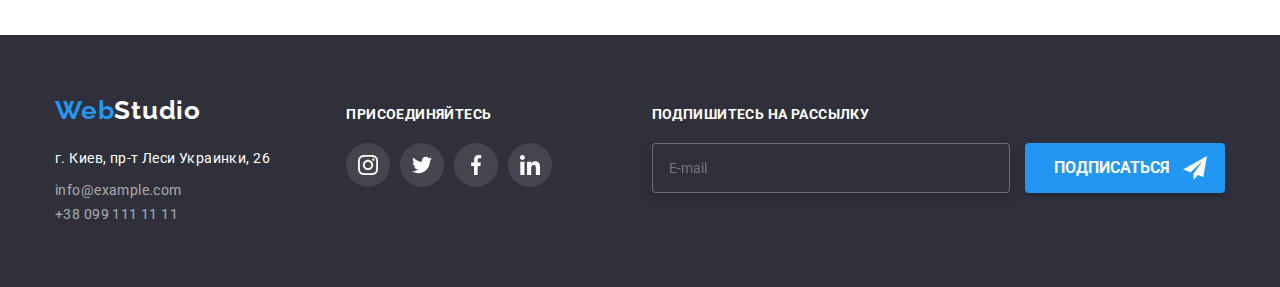
==== commit fb73a062: "jhgjlglyl" ====
--- a/portfolio.html
+++ b/portfolio.html
@@ -317,11 +317,11 @@
                 </div>
     
                 <form class="form-footer">
-                    <b class="form-footer-title">ПОДПИШИТЕСЬ НА РАССЫЛКУ</b>
+                    <p class="form-footer-title">ПОДПИШИТЕСЬ НА РАССЫЛКУ</p>
                     <div class="form-footer-conteiner">
                         <label for="email" name="email"></label>
-                        <input class="form-footer-input" type="email" name="email" id="email" placeholder="E-mail"
-                            autocomplete="none"></input>
+                        <input class="form-footer-input" type="email" name="email" id="email" placeholder="E-mail" autocomplete="none"
+                            required></input>
                         <button class="form-footer-button" type="submit">ПОДПИСАТЬСЯ</button>
                         <svg class="footer-icon-send">
                             <use href="./images/symbol-defs.svg#icon-icon-send"></use>
--- a/css/styles.css
+++ b/css/styles.css
@@ -22,6 +22,7 @@
     --head-border-color: #ECECEC;
     --portfolio-border-color: #EEEEEE;
     --fill-socials:#AFB1B8;
+    --button-bgc-hover:#1976d2;
 }
 
 a,
@@ -170,12 +171,16 @@
     border-radius: 4px;
     border: hidden;
     transition: transform 250ms cubic-bezier(0.4, 0, 0.2, 1) scale(0.2);
-    
     }
     
-.hero-button:focus {
-    color: var(--secont-title-text-color);
+.hero-button:focus,
+.hero-button:hover,
+.hero-button:active {
+    background-color: var(--button-bgc-hover);
     }
+
+
+
 
 .benefits{
         display: flex;
@@ -783,6 +788,7 @@
 .footer-main{
     display: flex;
     align-items: baseline;
+    justify-content: space-between;
 }
 
 .footer-one{
@@ -823,7 +829,7 @@
     position: absolute;
     top: 50%;
     left: 50%;
-    background: #FFFFFF;
+    background: var(--secont-title-text-color);
     box-shadow: 0px 1px 3px rgba(0, 0, 0, 0.12), 0px 1px 1px rgba(0, 0, 0, 0.14), 0px 2px 1px rgba(0, 0, 0, 0.2);
     border-radius: 4px;
     transform: translate(-50%, -50%) scale(1);
@@ -855,13 +861,18 @@
     fill: #000000;
 }
 
+.icon-close:hover,
+.icon-close:focus{
+    fill: var(--accent-color);
+}
+
 .form-footer{
     display: block;
     margin-left: 93px;
 }
 
 .form-footer-title{
-    margin-bottom: 40px;
+    margin-bottom: 20px;
     font-family: 'Roboto' sans-serif;
     font-style: normal;
     font-weight: 700;
@@ -873,16 +884,12 @@
 }
 
 .form-footer-input{
-    margin-top: 20px;
     width: 358px;
     height: 50px;
     background: var(--secondary-section-background);
     border: 1px solid rgba(255, 255, 255, 0.3);
     filter: drop-shadow(0px 4px 4px rgba(0, 0, 0, 0.15));
     border-radius: 4px;
-}
-
-.form-footer-input{
     padding-left: 16px;
     padding-right: 16px;
     padding-top: 15px;
@@ -914,6 +921,11 @@
     transition: transform 250ms cubic-bezier(0.4, 0, 0.2, 1) scale(0.2);
 }
 
+.form-footer-button:hover,
+.form-footer-button:focus{
+    background-color: var(--button-bgc-hover);
+}
+
 .conteiner-modal{
     padding: 40px 40px;
 }
@@ -935,8 +947,13 @@
     width: 24px;
     height: 24px;
     right: 18px;
-    top: 32px;
+    top: 50%;
+    transform: translateY(-50%);
       
+}
+
+.form-footer{
+    margin-right: 0;
 }
 
 .form-footer-conteiner{
@@ -971,6 +988,13 @@
     height: 40px;
     border: 1px solid rgba(33, 33, 33, 0.2);
     border-radius: 4px;
+    color: var(--title-text-color);
+}
+
+.input-item:hover,
+.input-item:focus{
+    border-color: var(--accent-color);
+    transition: transform 250ms cubic-bezier(0.4, 0, 0.2, 1)
 }
 
 .icon-item{
@@ -980,6 +1004,7 @@
     top: 57%;
     left: 15px;
     transform: translateY(-50%);
+    
 
 }
 
@@ -991,10 +1016,27 @@
     height: 120px;
     border: 1px solid rgba(33, 33, 33, 0.2);
     border-radius: 4px;
+    color: var(--title-text-color);
+}
+
+.input-item-text:hover,
+.input-item-text:focus{
+    border-color: var(--accent-color);
+    transition: transform 250ms cubic-bezier(0.4, 0, 0.2, 1)
 }
 
 .terms-condition{
     margin-bottom: 30px;
+}
+
+.terms-condition-text{
+    font-family: 'Roboto' sans-serif;
+    font-style: normal;
+    font-weight: 400;
+    font-size: 14px;
+    line-height: 1.71;
+    letter-spacing: 0.03em;
+    color: var(--text-color);
 }
 
 .submit-button{
@@ -1004,7 +1046,14 @@
     box-shadow: 0px 4px 4px rgba(0, 0, 0, 0.15);
     border-radius: 4px;
     color: var(--secont-title-text-color);
-    border: none;
+    border: hidden;
+    transition: background-color 250ms cubic-bezier(0.4, 0, 0.2, 1) scale(0.2);
+    cursor: pointer;
+}
+
+.submit-button:hover,
+.submit-button:focus {
+    background-color: var(--button-bgc-hover);
 }
 
 .terms-link{
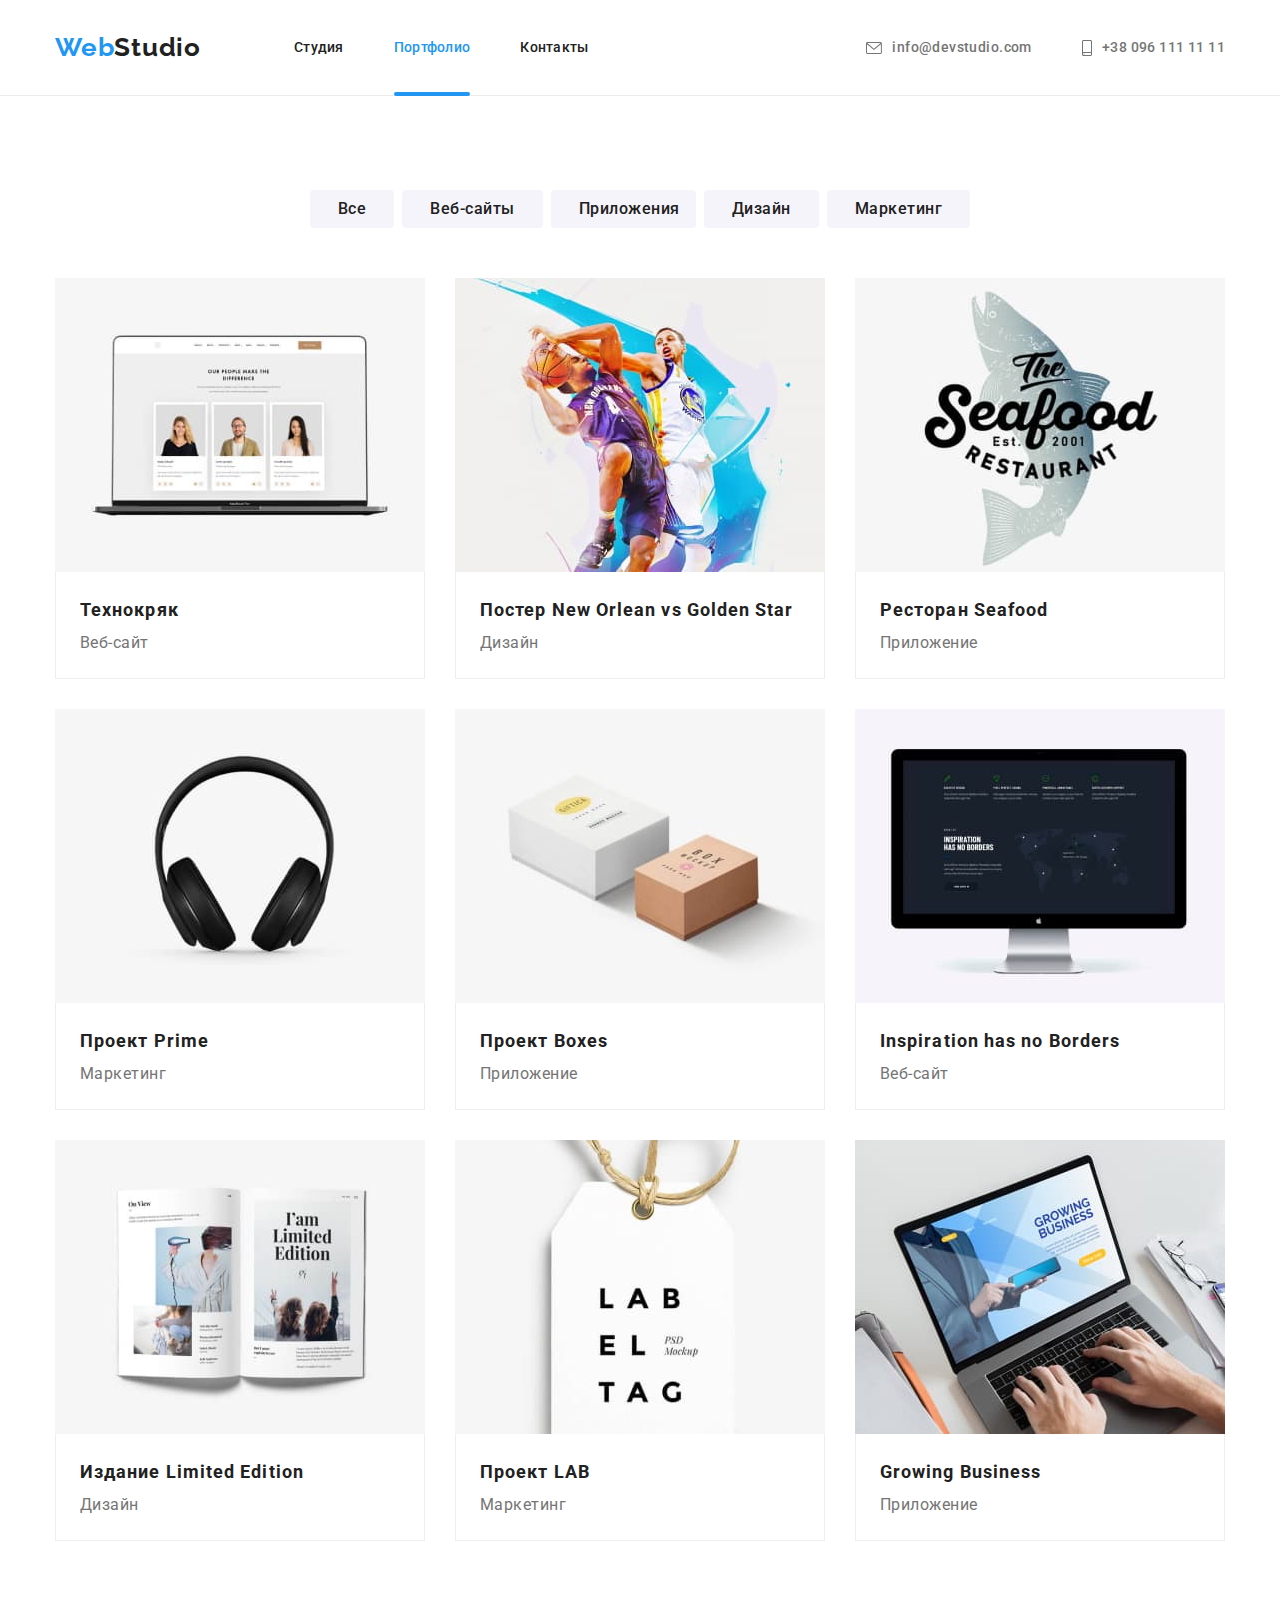
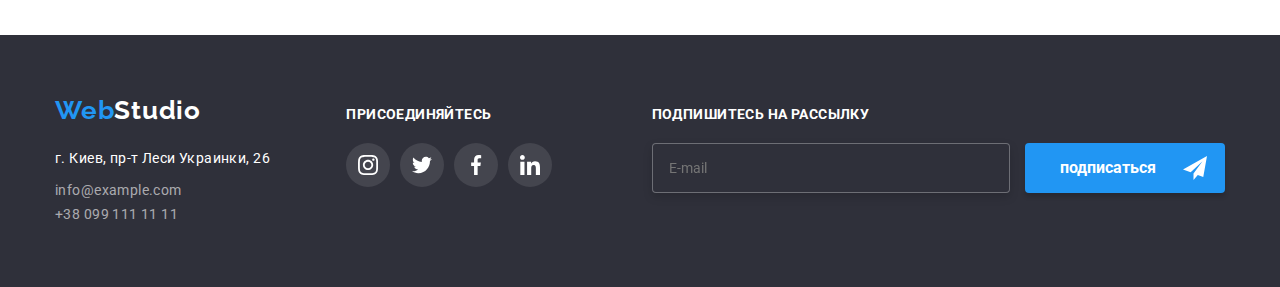
==== commit 37a187a6: "khgfdofolyfotuyl" ====
--- a/portfolio.html
+++ b/portfolio.html
@@ -284,7 +284,7 @@
                 </div>
     
                 <div class="footer-two">
-                    <b class="second-footer-title">ПРИСОЕДИНЯЙТЕСЬ</b>
+                    <b class="second-footer-title">присоединяйтесь</b>
                     <ul class="socials-footer">
                         <li>
                             <a href="" class="area-icon-footer">
@@ -317,12 +317,12 @@
                 </div>
     
                 <form class="form-footer">
-                    <p class="form-footer-title">ПОДПИШИТЕСЬ НА РАССЫЛКУ</p>
+                    <p class="form-footer-title">подпишитесь на рассылку</p>
                     <div class="form-footer-conteiner">
                         <label for="email" name="email"></label>
                         <input class="form-footer-input" type="email" name="email" id="email" placeholder="E-mail" autocomplete="none"
                             required></input>
-                        <button class="form-footer-button" type="submit">ПОДПИСАТЬСЯ</button>
+                        <button class="form-footer-button" type="submit">подписаться</button>
                         <svg class="footer-icon-send">
                             <use href="./images/symbol-defs.svg#icon-icon-send"></use>
                         </svg>
--- a/css/styles.css
+++ b/css/styles.css
@@ -856,8 +856,8 @@
 
 .icon-close {
     display: block;
-    width: 18px;
-    height: 18px;
+    width: 11px;
+    height: 11px;
     fill: #000000;
 }
 
@@ -961,17 +961,19 @@
 }
 
 .form-item{
-    position: relative;
     display: flex;
     flex-direction: column;
     justify-content: start;
+    width: 100%;
+    height: 100%;
 }
 
 .label-item{
+    position: relative;
     display: flex;
     padding-left: 0;
     margin-bottom: 4px;
-    font-family: 'Roboto';
+    font-family: 'Roboto' sans-serif;
     font-style: normal;
     font-weight: 400;
     font-size: 12px;
@@ -980,36 +982,75 @@
     color: #757575;
 }
 
-.input-item{
+
+.check-box-control{
+    display: flex;
+    align-items: center;
+    position: absolute;
+    margin-top: 3px;
+    width: 16px;
+    height: 15px;
+    background-color: var(--fill-socials);
+    margin-right: 7px;
+    border: 1 solid var(--title-text-color);
+    border-radius: 2px;
+
+}
+
+.input-inner {
+    display: flex;
+    margin-bottom: 10px;
     padding-left: 40px;
-    padding-right: 20px;
-    margin-bottom: 10px;
     width: 448px;
     height: 40px;
     border: 1px solid rgba(33, 33, 33, 0.2);
     border-radius: 4px;
     color: var(--title-text-color);
-}
-
-.input-item:hover,
-.input-item:focus{
+    transition: transform 250ms cubic-bezier(0.4, 0, 0.2, 1)
+}
+
+.input-item{
+    position: relative;
+    width: 100%;
+    height: 100%;
+}
+
+.input-inner:hover,
+.input-inner:focus{
     border-color: var(--accent-color);
-    transition: transform 250ms cubic-bezier(0.4, 0, 0.2, 1)
+   
+}
+
+.input-inner:hover + .icon-item,
+.input-inner:focus +.icon-item{
+    fill: var(--accent-color);
 }
 
 .icon-item{
     position: absolute;
+    display: flex;
+    top:50%;
+    left:12px;
+    transform: translateY(-75%);
+}
+
+.human{
     width: 12px;
     height: 12px;
-    top: 57%;
-    left: 15px;
-    transform: translateY(-50%);
-    
-
+}
+
+.telephone{
+    width: 13px;
+    height: 13px;
+}
+
+.envelope{
+    width: 15px;
+    height: 12px;
 }
 
 .input-item-text{
-    padding: 20px 20px;
+    padding: 12px 16px;
     margin-bottom: 20px;
     resize: none;
     width: 448px;
@@ -1017,19 +1058,25 @@
     border: 1px solid rgba(33, 33, 33, 0.2);
     border-radius: 4px;
     color: var(--title-text-color);
+    transition: transform 250ms cubic-bezier(0.4, 0, 0.2, 1)
 }
 
 .input-item-text:hover,
 .input-item-text:focus{
     border-color: var(--accent-color);
-    transition: transform 250ms cubic-bezier(0.4, 0, 0.2, 1)
-}
+}
+
+.input-item-text:hover + .icon-item{
+    fill: var(--accent-color);
+}
+
 
 .terms-condition{
     margin-bottom: 30px;
 }
 
 .terms-condition-text{
+    position: relative;
     font-family: 'Roboto' sans-serif;
     font-style: normal;
     font-weight: 400;
@@ -1037,6 +1084,7 @@
     line-height: 1.71;
     letter-spacing: 0.03em;
     color: var(--text-color);
+    margin-left: 9px;
 }
 
 .submit-button{
@@ -1049,6 +1097,13 @@
     border: hidden;
     transition: background-color 250ms cubic-bezier(0.4, 0, 0.2, 1) scale(0.2);
     cursor: pointer;
+    font-family: 'Roboto' sans-serif;
+    font-style: normal;
+    font-weight: 700;
+    font-size: 16px;
+    line-height: 1.88;
+    letter-spacing: 0.06em;
+    color: var(--secont-title-text-color);
 }
 
 .submit-button:hover,
@@ -1058,4 +1113,29 @@
 
 .terms-link{
     color: var(--accent-color);
+}
+
+.terms-condition-input{
+    opacity: 0;
+}
+
+.terms-condition-icon{
+    left: 0;
+    top:0;
+    position: absolute;
+    width: 16px;
+    height: 15px;
+    opacity: 0;
+}
+
+.terms-condition-inner{
+    position: relative;
+}
+
+.terms-condition-input:focus-visible ~ .terms-condition-icon{
+   display: block; 
+}
+
+.terms-condition-input:checked + .terms-condition-icon{
+    opacity: 1;
 }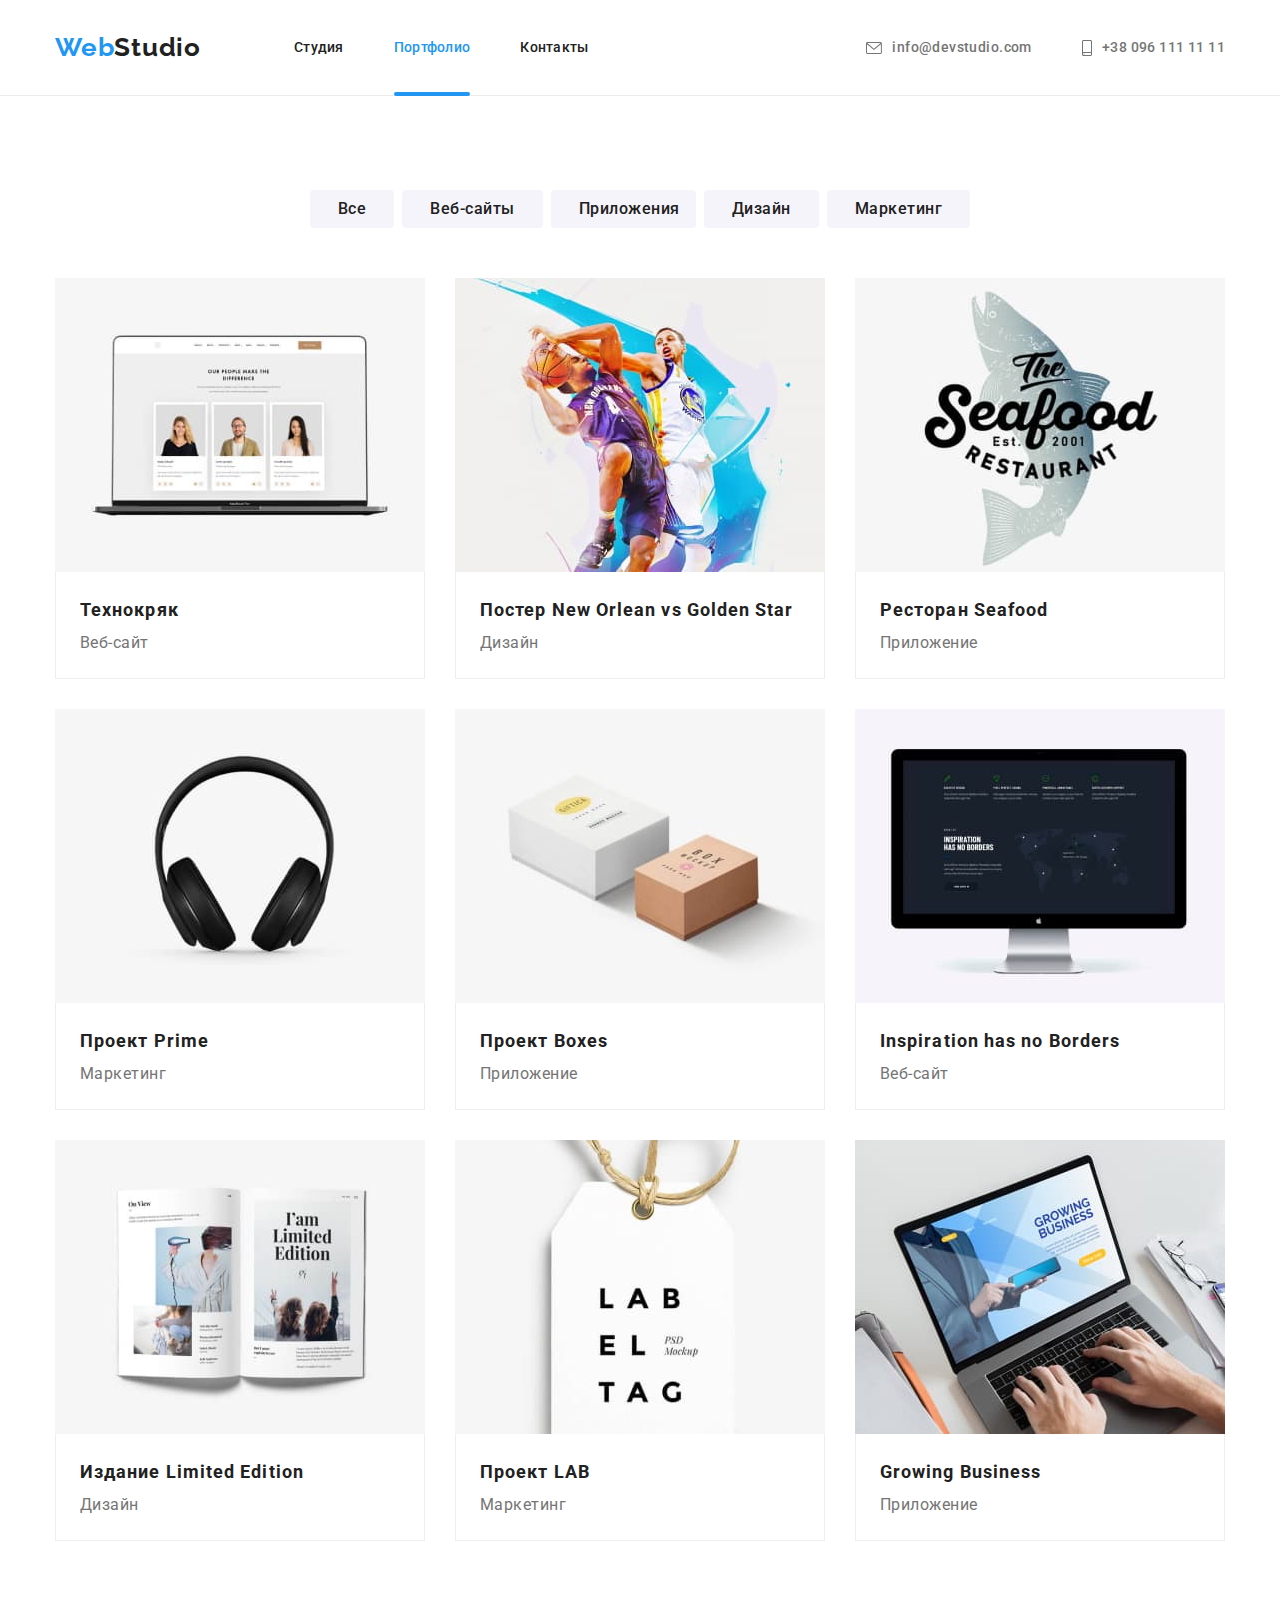
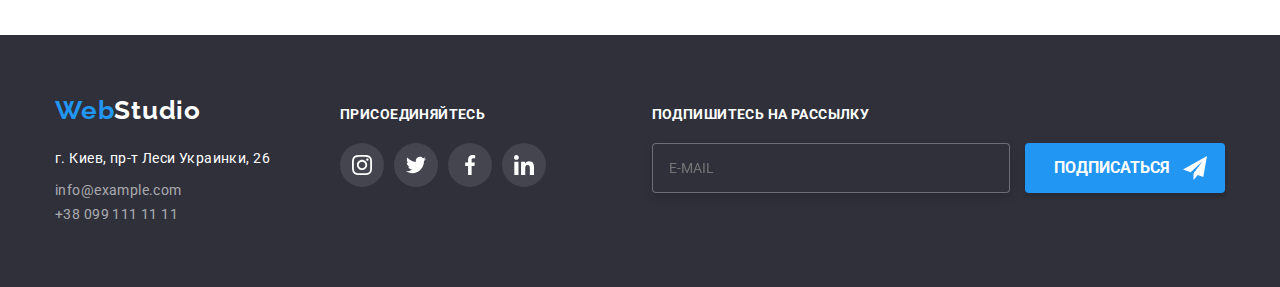
==== commit e5050035: "dfsgkhjsgjfkjds" ====
--- a/portfolio.html
+++ b/portfolio.html
@@ -117,6 +117,7 @@
                     </a>
                         
                     </li>
+                    <li>
                             <a class="card-link-portfolio" href="">
                         <div class="product-thumb">
                             <img class="img" src="./images/basketball.jpeg" alt="Баскетбол>">
@@ -130,7 +131,7 @@
                         <p class="description">Дизайн</p>
                     </div>
                 </a>
-                    </li>
+                
                 
                     <li>
                         <a class="card-link-portfolio" href="">
@@ -318,11 +319,10 @@
     
                 <form class="form-footer">
                     <p class="form-footer-title">подпишитесь на рассылку</p>
+                    <label for="mail"></label>
                     <div class="form-footer-conteiner">
-                        <label for="email" name="email"></label>
-                        <input class="form-footer-input" type="email" name="email" id="email" placeholder="E-mail" autocomplete="none"
-                            required></input>
-                        <button class="form-footer-button" type="submit">подписаться</button>
+                        <input class="form-footer-input" type="email" name="mail" id="mail" placeholder="E-mail" required>
+                        <button class="form-footer-button" type="submit">ПОДПИСАТЬСЯ</button>
                         <svg class="footer-icon-send">
                             <use href="./images/symbol-defs.svg#icon-icon-send"></use>
                         </svg>
--- a/css/styles.css
+++ b/css/styles.css
@@ -868,7 +868,8 @@
 
 .form-footer{
     display: block;
-    margin-left: 93px;
+    margin-left: auto;
+    margin-right: 0;
 }
 
 .form-footer-title{
@@ -894,6 +895,7 @@
     padding-right: 16px;
     padding-top: 15px;
     padding-bottom: 15px;
+    text-transform: uppercase;
     color: rgba(255, 255, 255, 0.6);
 }
 
@@ -917,6 +919,7 @@
     font-size: 16px;
     line-height: 1.87;
     cursor: pointer;
+    text-transform: uppercase;
     color: var(--secont-title-text-color);
     transition: transform 250ms cubic-bezier(0.4, 0, 0.2, 1) scale(0.2);
 }
@@ -952,10 +955,6 @@
       
 }
 
-.form-footer{
-    margin-right: 0;
-}
-
 .form-footer-conteiner{
     position: relative;
 }
@@ -972,14 +971,15 @@
     position: relative;
     display: flex;
     padding-left: 0;
-    margin-bottom: 4px;
+    margin-bottom: 0;
     font-family: 'Roboto' sans-serif;
     font-style: normal;
     font-weight: 400;
     font-size: 12px;
     line-height: 1.16;
     letter-spacing: 0.01em;
-    color: #757575;
+    letter-spacing: 0.01em;
+    color: var(--text-color);
 }
 
 
@@ -987,17 +987,17 @@
     display: flex;
     align-items: center;
     position: absolute;
-    margin-top: 3px;
+    left: 0;
+    top: 2px;
+    margin-left: 13.5px;
     width: 16px;
     height: 15px;
-    background-color: var(--fill-socials);
-    margin-right: 7px;
-    border: 1 solid var(--title-text-color);
+    background-color: var(--secont-title-text-color);
+    border: 1px solid var(--title-text-color);
     border-radius: 2px;
-
-}
-
-.input-inner {
+}
+
+.input-inner{
     display: flex;
     margin-bottom: 10px;
     padding-left: 40px;
@@ -1084,7 +1084,7 @@
     line-height: 1.71;
     letter-spacing: 0.03em;
     color: var(--text-color);
-    margin-left: 9px;
+    padding-left: 36px;
 }
 
 .submit-button{
@@ -1116,26 +1116,41 @@
 }
 
 .terms-condition-input{
-    opacity: 0;
-}
-
-.terms-condition-icon{
-    left: 0;
-    top:0;
-    position: absolute;
     width: 16px;
     height: 15px;
     opacity: 0;
-}
+    border: 1px solid var(--title-text-color);
+    border-radius: 2px;
+}
+
+.terms-condition-icon{
+    position: absolute;
+    width: 16px;
+    margin-left: -1px;
+    height: 15px;
+    opacity: 0;
+    background-color: var(--accent-color);
+    fill: var(--white-color);
+    border: transparent;
+    border-radius: 2px;
+}
+
+
 
 .terms-condition-inner{
+    display: flex;
+    justify-content: center;
+    align-items: center;
     position: relative;
 }
 
-.terms-condition-input:focus-visible ~ .terms-condition-icon{
-   display: block; 
-}
+
 
 .terms-condition-input:checked + .terms-condition-icon{
     opacity: 1;
+}
+
+
+.check-box-control:active{
+    opacity: 1;
 }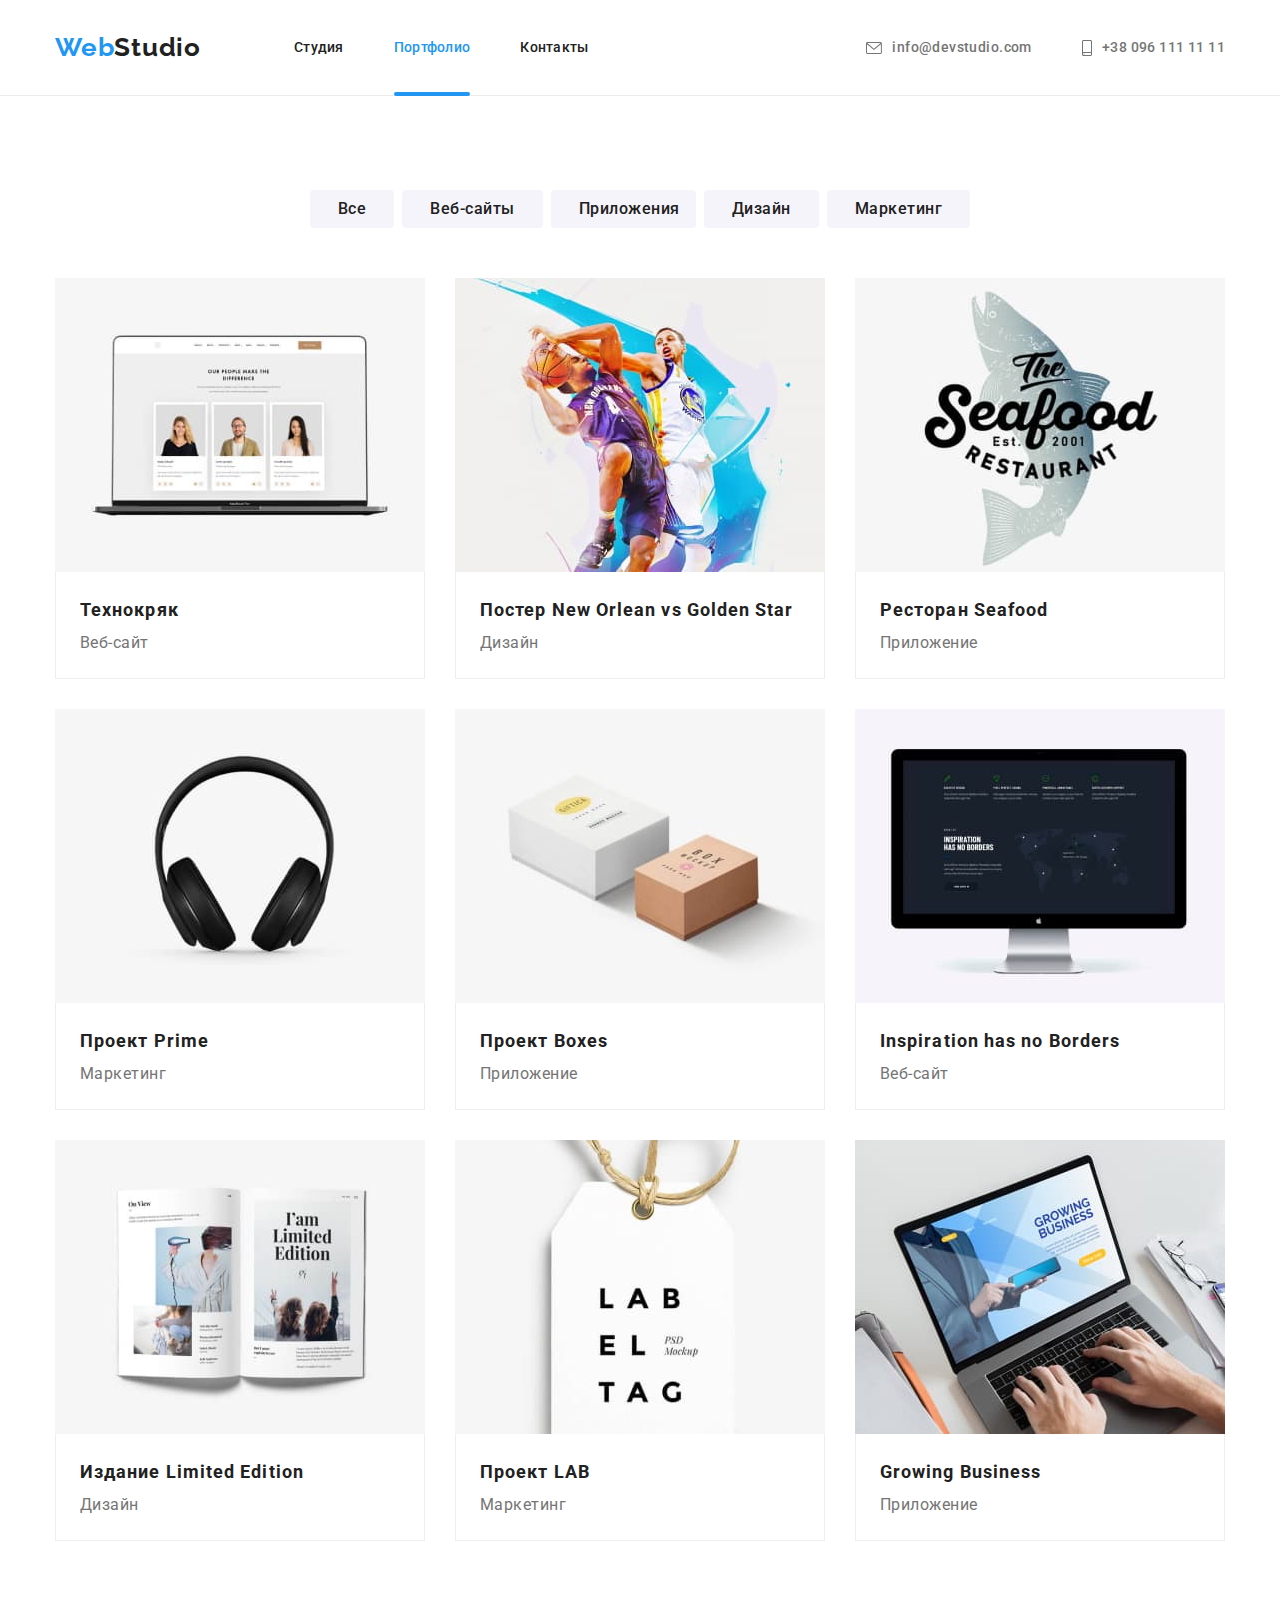
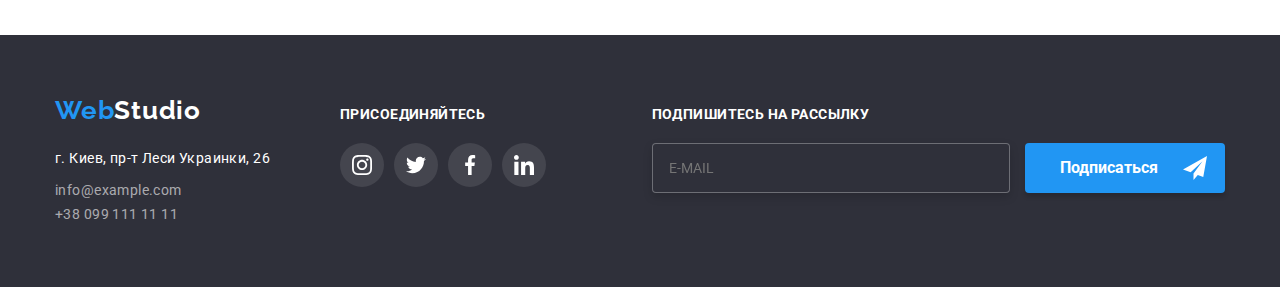
==== commit 6eb8c43d: "dmhfghgfkwerjherl" ====
--- a/portfolio.html
+++ b/portfolio.html
@@ -322,7 +322,7 @@
                     <label for="mail"></label>
                     <div class="form-footer-conteiner">
                         <input class="form-footer-input" type="email" name="mail" id="mail" placeholder="E-mail" required>
-                        <button class="form-footer-button" type="submit">ПОДПИСАТЬСЯ</button>
+                        <button class="form-footer-button" type="submit">Подписаться</button>
                         <svg class="footer-icon-send">
                             <use href="./images/symbol-defs.svg#icon-icon-send"></use>
                         </svg>
--- a/css/styles.css
+++ b/css/styles.css
@@ -829,6 +829,7 @@
     position: absolute;
     top: 50%;
     left: 50%;
+    padding: 40px 40px;
     background: var(--secont-title-text-color);
     box-shadow: 0px 1px 3px rgba(0, 0, 0, 0.12), 0px 1px 1px rgba(0, 0, 0, 0.14), 0px 2px 1px rgba(0, 0, 0, 0.2);
     border-radius: 4px;
@@ -919,7 +920,6 @@
     font-size: 16px;
     line-height: 1.87;
     cursor: pointer;
-    text-transform: uppercase;
     color: var(--secont-title-text-color);
     transition: transform 250ms cubic-bezier(0.4, 0, 0.2, 1) scale(0.2);
 }
@@ -929,9 +929,6 @@
     background-color: var(--button-bgc-hover);
 }
 
-.conteiner-modal{
-    padding: 40px 40px;
-}
 
 .form-title{
     font-family: 'Roboto' sans-serif;
@@ -971,7 +968,7 @@
     position: relative;
     display: flex;
     padding-left: 0;
-    margin-bottom: 0;
+    margin-bottom: 4px;
     font-family: 'Roboto' sans-serif;
     font-style: normal;
     font-weight: 400;
